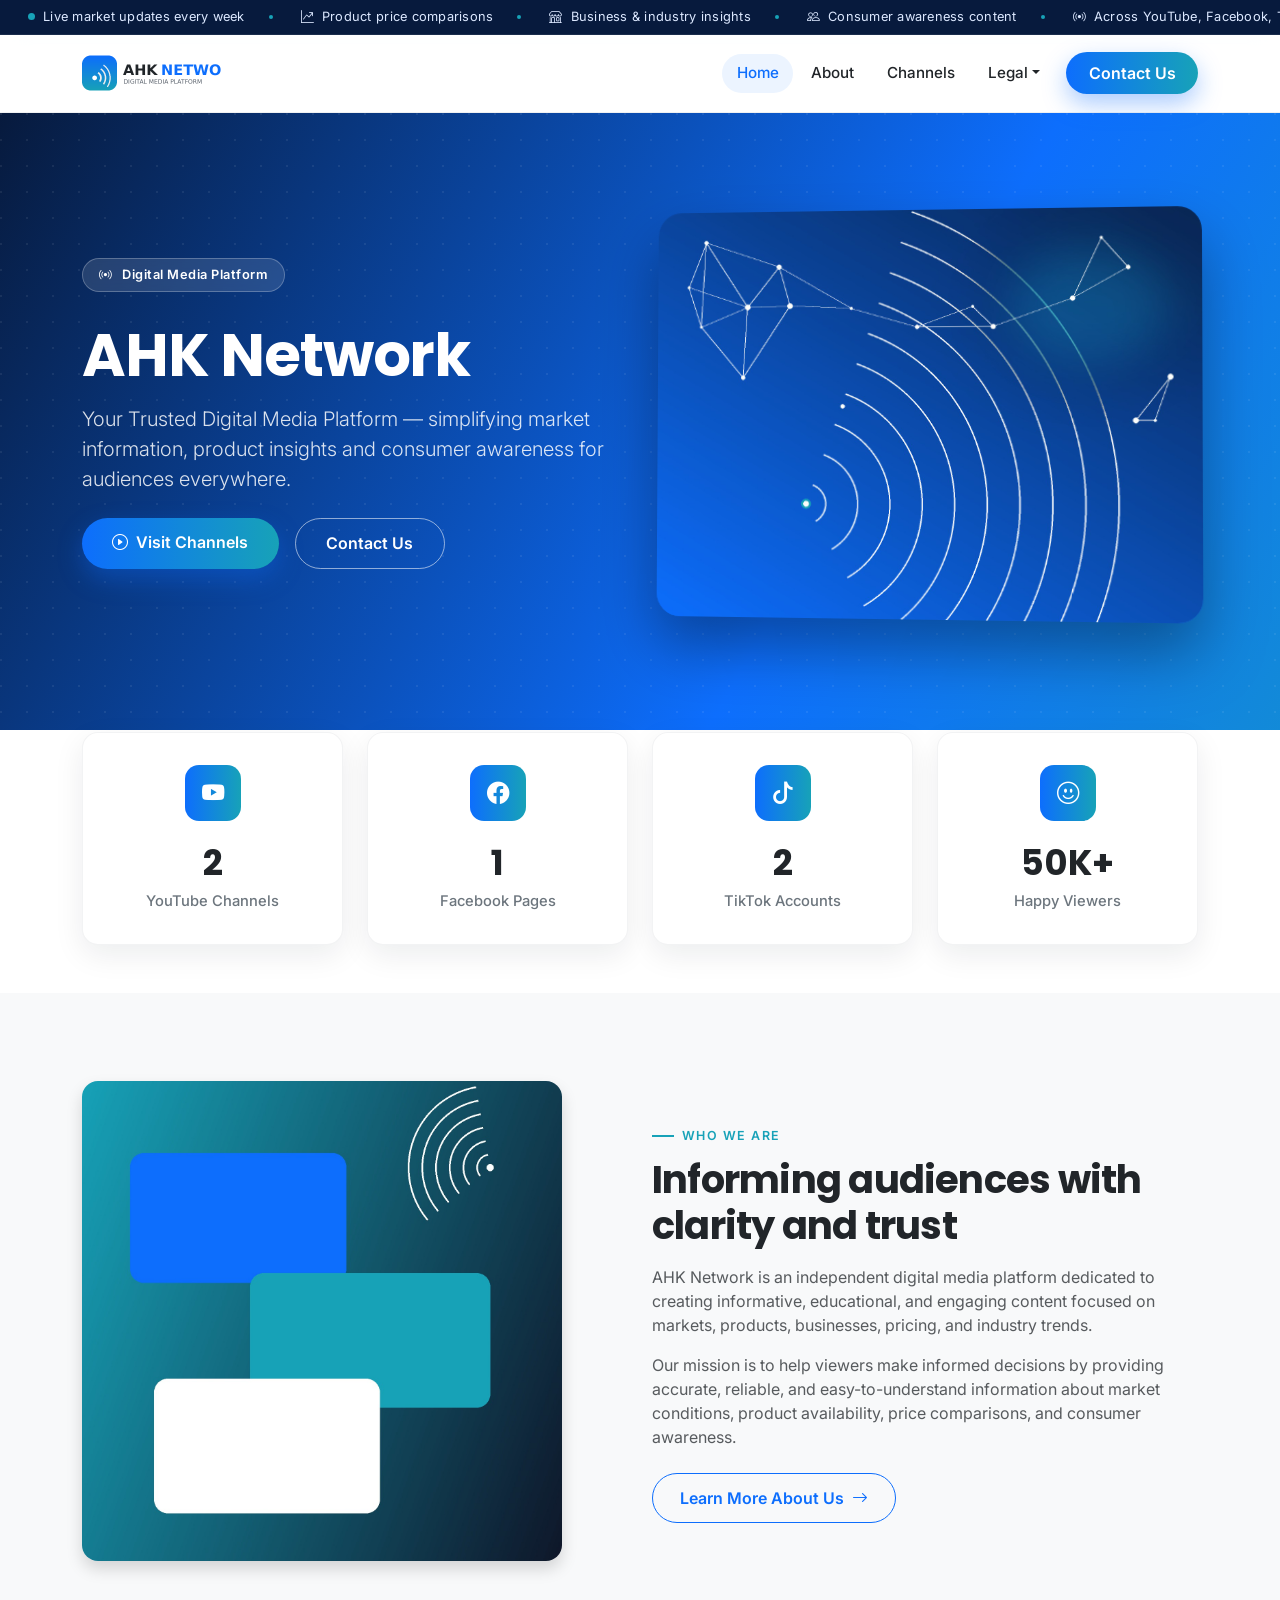
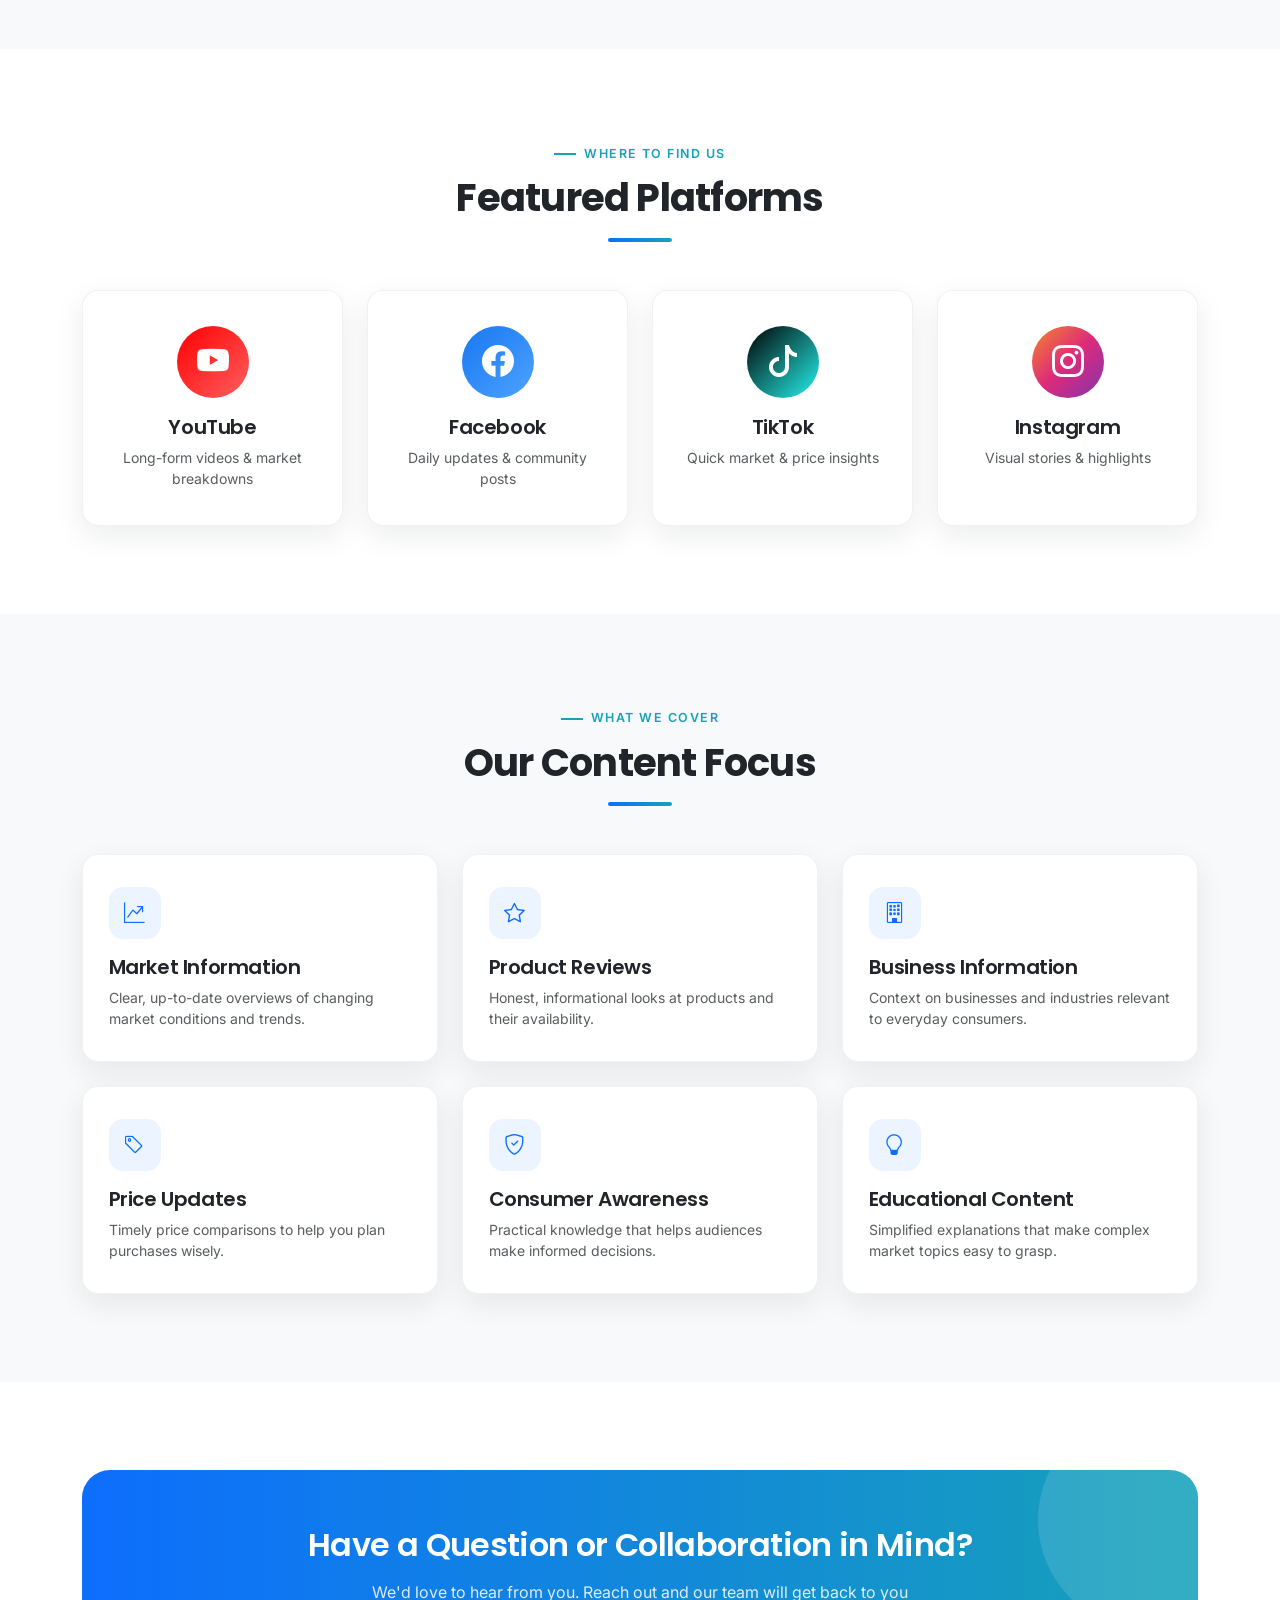
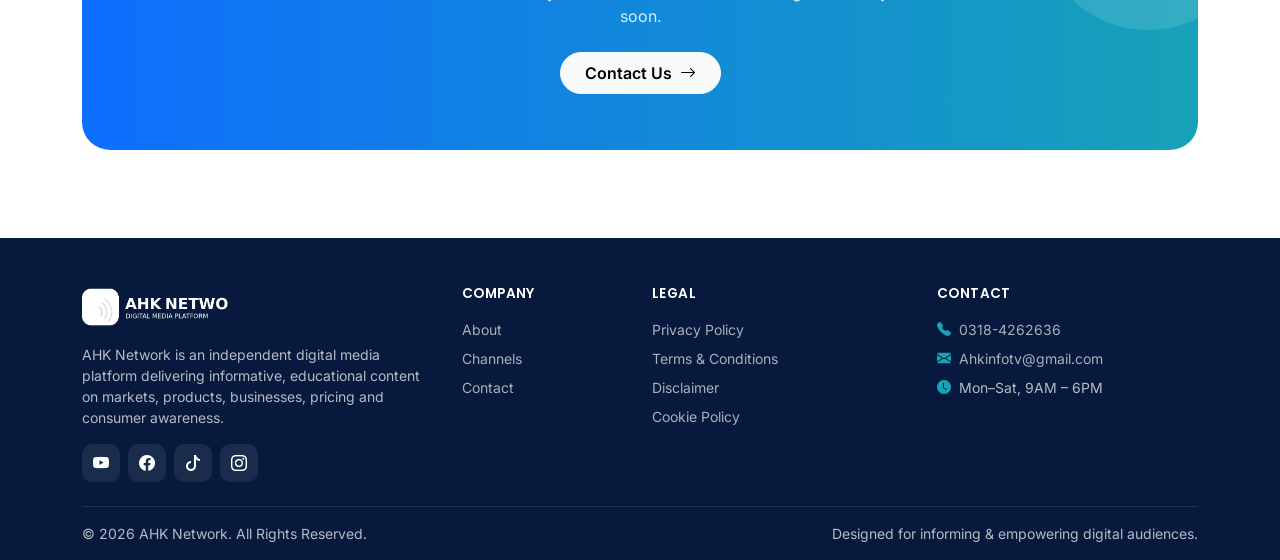
==== index.html @ eb88cd4a "push changing" ====
<!DOCTYPE html>
<html lang="en">
<head>
  <meta charset="UTF-8">
  <meta name="viewport" content="width=device-width, initial-scale=1.0">
  <title>AHK Network | Your Trusted Digital Media Platform</title>
  <meta name="description" content="AHK Network is an independent digital media platform delivering informative content on markets, products, businesses, pricing and consumer awareness across YouTube, Facebook, TikTok and Instagram.">
  <meta name="keywords" content="AHK Network, digital media platform, market information, product reviews, consumer awareness, price updates, business information">
  <meta name="author" content="AHK Network">
  <meta name="robots" content="index, follow">
  <link rel="canonical" href="https://www.ahknetwork.com/index.html">

  <!-- Open Graph -->
  <meta property="og:type" content="website">
  <meta property="og:title" content="AHK Network | Your Trusted Digital Media Platform">
  <meta property="og:description" content="AHK Network is an independent digital media platform delivering informative content on markets, products, businesses, pricing and consumer awareness across YouTube, Facebook, TikTok and Instagram.">
  <meta property="og:image" content="https://www.ahknetwork.com/assets/images/hero.jpg">
  <meta property="og:url" content="https://www.ahknetwork.com/index.html">
  <meta property="og:site_name" content="AHK Network">

  <!-- Twitter Card -->
  <meta name="twitter:card" content="summary_large_image">
  <meta name="twitter:title" content="AHK Network | Your Trusted Digital Media Platform">
  <meta name="twitter:description" content="AHK Network is an independent digital media platform delivering informative content on markets, products, businesses, pricing and consumer awareness across YouTube, Facebook, TikTok and Instagram.">
  <meta name="twitter:image" content="https://www.ahknetwork.com/assets/images/hero.jpg">

  <!-- Favicon -->
  <link rel="icon" type="image/x-icon" href="assets/images/favicon.ico">
  <link rel="shortcut icon" href="assets/images/favicon.ico">

  <!-- Google Fonts -->
  <link rel="preconnect" href="https://fonts.googleapis.com">
  <link rel="preconnect" href="https://fonts.gstatic.com" crossorigin>
  <link href="https://fonts.googleapis.com/css2?family=Poppins:wght@400;500;600;700&family=Inter:wght@400;500;600&display=swap" rel="stylesheet">

  <!-- Bootstrap 5.3.7 -->
  <link href="https://cdn.jsdelivr.net/npm/bootstrap@5.3.7/dist/css/bootstrap.min.css" rel="stylesheet">
  <!-- Bootstrap Icons -->
  <link rel="stylesheet" href="https://cdn.jsdelivr.net/npm/bootstrap-icons@1.11.3/font/bootstrap-icons.css">
  <!-- Custom Stylesheet -->
  <link rel="stylesheet" href="assets/css/style.css">

</head>
<body>
  <!-- Preloader -->
  <div id="ahk-preloader">
    <div class="ahk-spinner" role="status" aria-label="Loading"></div>
  </div>

  <!-- Skip link for accessibility -->
  <a class="visually-hidden-focusable position-absolute top-0 start-0 bg-white p-2" href="#main-content">Skip to main content</a>

  <!-- Signal Ticker -->
  <div class="ahk-ticker" aria-hidden="true">
    <div class="ticker-track">
      <span class="ticker-item"><span class="pulse-dot"></span>Live market updates every week</span>
      <span class="ticker-item"><i class="bi bi-graph-up-arrow"></i>Product price comparisons</span>
      <span class="ticker-item"><i class="bi bi-shop"></i>Business &amp; industry insights</span>
      <span class="ticker-item"><i class="bi bi-people"></i>Consumer awareness content</span>
      <span class="ticker-item"><i class="bi bi-broadcast"></i>Across YouTube, Facebook, TikTok &amp; Instagram</span>
      <!-- duplicate for seamless loop -->
      <span class="ticker-item"><span class="pulse-dot"></span>Live market updates every week</span>
      <span class="ticker-item"><i class="bi bi-graph-up-arrow"></i>Product price comparisons</span>
      <span class="ticker-item"><i class="bi bi-shop"></i>Business &amp; industry insights</span>
      <span class="ticker-item"><i class="bi bi-people"></i>Consumer awareness content</span>
      <span class="ticker-item"><i class="bi bi-broadcast"></i>Across YouTube, Facebook, TikTok &amp; Instagram</span>
    </div>
  </div>

  <!-- Navbar -->
  <nav class="navbar navbar-expand-lg sticky-top ahk-navbar">
    <div class="container">
      <a class="navbar-brand" href="index.html">
        <img src="assets/images/logo.png" alt="AHK Network Logo">
      </a>
      <button class="navbar-toggler border-0" type="button" data-bs-toggle="collapse" data-bs-target="#ahkNavMenu" aria-controls="ahkNavMenu" aria-expanded="false" aria-label="Toggle navigation">
        <i class="bi bi-list fs-1 text-primary"></i>
      </button>
      <div class="collapse navbar-collapse" id="ahkNavMenu">
        <ul class="navbar-nav ms-auto align-items-lg-center gap-1">
          <li class="nav-item"><a class="nav-link" href="index.html">Home</a></li>
          <li class="nav-item"><a class="nav-link" href="about.html">About</a></li>
          <li class="nav-item"><a class="nav-link" href="channels.html">Channels</a></li>
          <li class="nav-item dropdown">
            <a class="nav-link dropdown-toggle" href="#" id="legalDropdown" role="button" data-bs-toggle="dropdown" aria-expanded="false">Legal</a>
            <ul class="dropdown-menu dropdown-menu-end shadow border-0 rounded-3" aria-labelledby="legalDropdown">
              <li><a class="dropdown-item" href="privacy.html">Privacy Policy</a></li>
              <li><a class="dropdown-item" href="terms.html">Terms &amp; Conditions</a></li>
              <li><a class="dropdown-item" href="disclaimer.html">Disclaimer</a></li>
              <li><a class="dropdown-item" href="cookie-policy.html">Cookie Policy</a></li>
            </ul>
          </li>
          <li class="nav-item ms-lg-2 mt-2 mt-lg-0">
            <a class="btn btn-ahk-primary btn-nav-cta" href="contact.html">Contact Us</a>
          </li>
        </ul>
      </div>
    </div>
  </nav>

  <main id="main-content">

    <!-- HERO -->
    <header class="ahk-hero">
      <div class="container position-relative">
        <div class="row align-items-center gy-5">
          <div class="col-lg-6">
            <span class="hero-eyebrow mb-3"><i class="bi bi-broadcast"></i> Digital Media Platform</span>
            <h1 class="text-white mt-3 mb-3">AHK Network</h1>
            <p class="lead mb-4">Your Trusted Digital Media Platform — simplifying market information, product insights and consumer awareness for audiences everywhere.</p>
            <div class="d-flex flex-wrap gap-3">
              <a href="channels.html" class="btn btn-ahk-primary"><i class="bi bi-play-circle me-2"></i>Visit Channels</a>
              <a href="contact.html" class="btn btn-ahk-outline-light">Contact Us</a>
            </div>
          </div>
          <div class="col-lg-6">
            <div class="hero-media">
              <img src="assets/images/hero.jpg" alt="AHK Network broadcast signal illustration" width="1600" height="1200">
            </div>
          </div>
        </div>
      </div>
    </header>

    <!-- STATISTICS -->
    <section class="py-5">
      <div class="container">
        <div class="row g-4 mt-n5 mt-lg-n5" style="margin-top:-70px;">
          <div class="col-6 col-lg-3 reveal">
            <div class="stat-card">
              <div class="stat-icon"><i class="bi bi-youtube"></i></div>
              <div class="stat-number"><span data-counter="2" data-suffix="">0</span></div>
              <div class="stat-label">YouTube Channels</div>
            </div>
          </div>
          <div class="col-6 col-lg-3 reveal">
            <div class="stat-card">
              <div class="stat-icon"><i class="bi bi-facebook"></i></div>
              <div class="stat-number"><span data-counter="1" data-suffix="">0</span></div>
              <div class="stat-label">Facebook Pages</div>
            </div>
          </div>
          <div class="col-6 col-lg-3 reveal">
            <div class="stat-card">
              <div class="stat-icon"><i class="bi bi-tiktok"></i></div>
              <div class="stat-number"><span data-counter="2" data-suffix="">0</span></div>
              <div class="stat-label">TikTok Accounts</div>
            </div>
          </div>
          <div class="col-6 col-lg-3 reveal">
            <div class="stat-card">
              <div class="stat-icon"><i class="bi bi-emoji-smile"></i></div>
              <div class="stat-number"><span data-counter="50" data-suffix="K+">0</span></div>
              <div class="stat-label">Happy Viewers</div>
            </div>
          </div>
        </div>
      </div>
    </section>

    <!-- ABOUT PREVIEW -->
    <section class="section-light">
      <div class="container">
        <div class="row align-items-center gy-5">
          <div class="col-lg-6 reveal">
            <div class="ratio ratio-1x1 rounded-4 overflow-hidden shadow" style="max-width:480px;">
              <img src="assets/images/about.jpg" alt="AHK Network content and channels illustration" class="w-100 h-100" style="object-fit:cover;">
            </div>
          </div>
          <div class="col-lg-6 reveal">
            <span class="eyebrow">Who We Are</span>
            <h2 class="section-title mb-3">Informing audiences with clarity and trust</h2>
            <p class="text-muted mb-3">AHK Network is an independent digital media platform dedicated to creating informative, educational, and engaging content focused on markets, products, businesses, pricing, and industry trends.</p>
            <p class="text-muted mb-4">Our mission is to help viewers make informed decisions by providing accurate, reliable, and easy-to-understand information about market conditions, product availability, price comparisons, and consumer awareness.</p>
            <a href="about.html" class="btn btn-ahk-outline">Learn More About Us <i class="bi bi-arrow-right ms-1"></i></a>
          </div>
        </div>
      </div>
    </section>

    <!-- FEATURED PLATFORMS -->
    <section>
      <div class="container">
        <div class="text-center mb-5 reveal">
          <span class="eyebrow justify-content-center">Where To Find Us</span>
          <h2 class="section-title">Featured Platforms</h2>
          <div class="divider-brand mx-auto mt-3"></div>
        </div>
        <div class="row g-4">
          <div class="col-6 col-lg-3 reveal">
            <div class="ahk-card platform-card youtube">
              <div class="platform-icon"><i class="bi bi-youtube"></i></div>
              <h5>YouTube</h5>
              <p class="text-muted small mb-0">Long-form videos &amp; market breakdowns</p>
            </div>
          </div>
          <div class="col-6 col-lg-3 reveal">
            <div class="ahk-card platform-card facebook">
              <div class="platform-icon"><i class="bi bi-facebook"></i></div>
              <h5>Facebook</h5>
              <p class="text-muted small mb-0">Daily updates &amp; community posts</p>
            </div>
          </div>
          <div class="col-6 col-lg-3 reveal">
            <div class="ahk-card platform-card tiktok">
              <div class="platform-icon"><i class="bi bi-tiktok"></i></div>
              <h5>TikTok</h5>
              <p class="text-muted small mb-0">Quick market &amp; price insights</p>
            </div>
          </div>
          <div class="col-6 col-lg-3 reveal">
            <div class="ahk-card platform-card instagram">
              <div class="platform-icon"><i class="bi bi-instagram"></i></div>
              <h5>Instagram</h5>
              <p class="text-muted small mb-0">Visual stories &amp; highlights</p>
            </div>
          </div>
        </div>
      </div>
    </section>

    <!-- SERVICES -->
    <section class="section-light">
      <div class="container">
        <div class="text-center mb-5 reveal">
          <span class="eyebrow justify-content-center">What We Cover</span>
          <h2 class="section-title">Our Content Focus</h2>
          <div class="divider-brand mx-auto mt-3"></div>
        </div>
        <div class="row g-4">
          <div class="col-md-6 col-lg-4 reveal">
            <div class="ahk-card service-card">
              <div class="icon-tile"><i class="bi bi-graph-up-arrow"></i></div>
              <h5>Market Information</h5>
              <p class="text-muted small mb-0">Clear, up-to-date overviews of changing market conditions and trends.</p>
            </div>
          </div>
          <div class="col-md-6 col-lg-4 reveal">
            <div class="ahk-card service-card">
              <div class="icon-tile"><i class="bi bi-star"></i></div>
              <h5>Product Reviews</h5>
              <p class="text-muted small mb-0">Honest, informational looks at products and their availability.</p>
            </div>
          </div>
          <div class="col-md-6 col-lg-4 reveal">
            <div class="ahk-card service-card">
              <div class="icon-tile"><i class="bi bi-building"></i></div>
              <h5>Business Information</h5>
              <p class="text-muted small mb-0">Context on businesses and industries relevant to everyday consumers.</p>
            </div>
          </div>
          <div class="col-md-6 col-lg-4 reveal">
            <div class="ahk-card service-card">
              <div class="icon-tile"><i class="bi bi-tag"></i></div>
              <h5>Price Updates</h5>
              <p class="text-muted small mb-0">Timely price comparisons to help you plan purchases wisely.</p>
            </div>
          </div>
          <div class="col-md-6 col-lg-4 reveal">
            <div class="ahk-card service-card">
              <div class="icon-tile"><i class="bi bi-shield-check"></i></div>
              <h5>Consumer Awareness</h5>
              <p class="text-muted small mb-0">Practical knowledge that helps audiences make informed decisions.</p>
            </div>
          </div>
          <div class="col-md-6 col-lg-4 reveal">
            <div class="ahk-card service-card">
              <div class="icon-tile"><i class="bi bi-lightbulb"></i></div>
              <h5>Educational Content</h5>
              <p class="text-muted small mb-0">Simplified explanations that make complex market topics easy to grasp.</p>
            </div>
          </div>
        </div>
      </div>
    </section>

    <!-- CTA -->
    <section>
      <div class="container">
        <div class="ahk-cta text-center reveal">
          <h2 class="text-white mb-3">Have a Question or Collaboration in Mind?</h2>
          <p class="mb-4" style="max-width:560px; margin-inline:auto; color:rgba(255,255,255,.85);">We'd love to hear from you. Reach out and our team will get back to you soon.</p>
          <a href="contact.html" class="btn btn-light fw-semibold px-4 py-2 rounded-pill">Contact Us <i class="bi bi-arrow-right ms-1"></i></a>
        </div>
      </div>
    </section>

  </main>

  <!-- Footer -->
  <footer class="ahk-footer pt-5">
    <div class="container">
      <div class="row gy-4">
        <div class="col-lg-4">
          <img src="assets/images/logo.png" alt="AHK Network" style="height:42px; filter: brightness(0) invert(1);" class="mb-3">
          <p class="small mb-3">AHK Network is an independent digital media platform delivering informative, educational content on markets, products, businesses, pricing and consumer awareness.</p>
          <div class="d-flex gap-2">
            <a href="https://youtube.com/@ahkinformationtv" target="_blank" rel="noopener" class="social-icon" aria-label="YouTube"><i class="bi bi-youtube"></i></a>
            <a href="#" target="_blank" rel="noopener" class="social-icon" aria-label="Facebook"><i class="bi bi-facebook"></i></a>
            <a href="https://www.tiktok.com/@ahkinformationtvvedios" target="_blank" rel="noopener" class="social-icon" aria-label="TikTok"><i class="bi bi-tiktok"></i></a>
            <a href="#" target="_blank" rel="noopener" class="social-icon" aria-label="Instagram"><i class="bi bi-instagram"></i></a>
          </div>
        </div>
        <div class="col-6 col-lg-2">
          <h6 class="mb-3">Company</h6>
          <ul class="list-unstyled small">
            <li class="mb-2"><a href="about.html">About</a></li>
            <li class="mb-2"><a href="channels.html">Channels</a></li>
            <li class="mb-2"><a href="contact.html">Contact</a></li>
          </ul>
        </div>
        <div class="col-6 col-lg-3">
          <h6 class="mb-3">Legal</h6>
          <ul class="list-unstyled small">
            <li class="mb-2"><a href="privacy.html">Privacy Policy</a></li>
            <li class="mb-2"><a href="terms.html">Terms &amp; Conditions</a></li>
            <li class="mb-2"><a href="disclaimer.html">Disclaimer</a></li>
            <li class="mb-2"><a href="cookie-policy.html">Cookie Policy</a></li>
          </ul>
        </div>
        <div class="col-lg-3">
          <h6 class="mb-3">Contact</h6>
          <ul class="list-unstyled small">
            <li class="mb-2"><i class="bi bi-telephone-fill me-2 text-accent"></i><a href="tel:03184262636">0318-4262636</a></li>
            <li class="mb-2"><i class="bi bi-envelope-fill me-2 text-accent"></i><a href="mailto:Ahkinfotv@gmail.com">Ahkinfotv@gmail.com</a></li>
            <li class="mb-2"><i class="bi bi-clock-fill me-2 text-accent"></i>Mon–Sat, 9AM – 6PM</li>
          </ul>
        </div>
      </div>
      <div class="footer-bottom py-3 mt-4 d-flex flex-column flex-md-row justify-content-between align-items-center gap-2">
        <p class="small mb-0">© <span class="ahk-year"><script>new Date().getFullYear();</script></span> AHK Network. All Rights Reserved.</p>
        <p class="small mb-0">Designed for informing &amp; empowering digital audiences.</p>
      </div>
    </div>
  </footer>

  <!-- Scroll to top -->
  <button id="ahk-scrolltop" aria-label="Scroll to top"><i class="bi bi-arrow-up"></i></button>

  <!-- Bootstrap Bundle -->
  <script src="https://cdn.jsdelivr.net/npm/bootstrap@5.3.7/dist/js/bootstrap.bundle.min.js"></script>
  <!-- Custom JS -->
  <script src="assets/js/script.js"></script>

</body>
</html>
---- assets/css/style.css ----
/* =========================================================
   AHK NETWORK — Custom Stylesheet
   Tokens: Primary #0d6efd | Dark #212529 | Light #f8f9fa
           White #ffffff | Accent #17a2b8
   Display font: Poppins | Body font: Inter
========================================================= */

:root{
  --ahk-primary: #0d6efd;
  --ahk-primary-dark: #0a4fc4;
  --ahk-navy: #071a3d;
  --ahk-dark: #212529;
  --ahk-light: #f8f9fa;
  --ahk-white: #ffffff;
  --ahk-accent: #17a2b8;
  --ahk-accent-dark: #12808f;
  --ahk-muted: #6c757d;
  --ahk-gradient-hero: linear-gradient(120deg, var(--ahk-navy) 0%, var(--ahk-primary) 65%, var(--ahk-accent) 130%);
  --ahk-gradient-brand: linear-gradient(90deg, var(--ahk-primary) 0%, var(--ahk-accent) 100%);
  --ahk-radius: 16px;
  --ahk-radius-sm: 10px;
  --ahk-shadow: 0 10px 30px rgba(13, 20, 40, 0.08);
  --ahk-shadow-hover: 0 20px 45px rgba(13, 20, 40, 0.15);
  --ahk-transition: all .35s cubic-bezier(.2,.7,.3,1);
}

/* =========================================================
   BASE
========================================================= */
html{ scroll-behavior: smooth; }

body{
  font-family: 'Inter', 'Poppins', sans-serif;
  color: var(--ahk-dark);
  background-color: var(--ahk-white);
  overflow-x: hidden;
}

h1,h2,h3,h4,h5,h6, .font-display{
  font-family: 'Poppins', sans-serif;
  font-weight: 600;
  letter-spacing: -0.02em;
}

a{ text-decoration: none; }

::selection{ background: var(--ahk-primary); color: #fff; }

.text-accent{ color: var(--ahk-accent) !important; }
.text-gradient{
  background: var(--ahk-gradient-brand);
  -webkit-background-clip: text;
  background-clip: text;
  color: transparent;
}
.bg-gradient-brand{ background: var(--ahk-gradient-brand); }
.bg-navy{ background-color: var(--ahk-navy); }
.section-light{ background-color: var(--ahk-light); }

.eyebrow{
  display:inline-flex; align-items:center; gap:.5rem;
  font-size: .78rem; font-weight: 600; letter-spacing: .12em;
  text-transform: uppercase; color: var(--ahk-accent);
  margin-bottom: .75rem;
}
.eyebrow::before{
  content:""; width: 22px; height: 2px; background: var(--ahk-accent); display:inline-block;
}

section{ padding: 5.5rem 0; }
@media (max-width: 767.98px){ section{ padding: 3.5rem 0; } }

/* =========================================================
   PRELOADER
========================================================= */
#ahk-preloader{
  position: fixed; inset: 0; z-index: 3000;
  background: var(--ahk-navy);
  display:flex; align-items:center; justify-content:center;
  transition: opacity .5s ease, visibility .5s ease;
}
#ahk-preloader.loaded{ opacity: 0; visibility: hidden; }
.ahk-spinner{
  width: 54px; height: 54px; border-radius: 50%;
  border: 4px solid rgba(255,255,255,.15);
  border-top-color: var(--ahk-accent);
  animation: ahkspin 0.9s linear infinite;
}
@keyframes ahkspin{ to{ transform: rotate(360deg); } }

/* =========================================================
   NAVBAR
========================================================= */
.ahk-navbar{
  background: rgba(255,255,255,.85);
  backdrop-filter: saturate(180%) blur(14px);
  -webkit-backdrop-filter: saturate(180%) blur(14px);
  transition: var(--ahk-transition);
  padding-top: .85rem; padding-bottom: .85rem;
  border-bottom: 1px solid rgba(13,20,40,.06);
}
.ahk-navbar.scrolled{
  padding-top: .5rem; padding-bottom: .5rem;
  box-shadow: 0 8px 24px rgba(13,20,40,.08);
}
.ahk-navbar .navbar-brand img{ height: 40px; width:auto; transition: var(--ahk-transition); }
.ahk-navbar.scrolled .navbar-brand img{ height: 34px; }

.ahk-navbar .nav-link{
  font-weight: 500; color: var(--ahk-dark); font-size: .95rem;
  padding: .5rem .9rem !important; position: relative; border-radius: 999px;
  transition: var(--ahk-transition);
}
.ahk-navbar .nav-link:hover, .ahk-navbar .nav-link.active{
  color: var(--ahk-primary);
  background: rgba(13,110,253,.08);
}
.ahk-navbar .btn-nav-cta{
  border-radius: 999px; padding: .55rem 1.4rem; font-weight: 600;
}

/* Ticker bar under navbar - signature "signal" motif */
.ahk-ticker{
  background: var(--ahk-navy);
  color: #dce8ff;
  overflow: hidden;
  white-space: nowrap;
  font-size: .8rem;
  letter-spacing: .02em;
  border-bottom: 1px solid rgba(255,255,255,.08);
}
.ahk-ticker .ticker-track{
  display: inline-flex;
  align-items: center;
  animation: ahkticker 32s linear infinite;
  padding: .45rem 0;
}
.ahk-ticker .ticker-item{
  display:inline-flex; align-items:center; gap:.5rem;
  padding: 0 1.75rem; position: relative;
}
.ahk-ticker .ticker-item::after{
  content:""; position:absolute; right:0; top:50%; transform:translateY(-50%);
  width:4px; height:4px; border-radius:50%; background: var(--ahk-accent);
}
.ahk-ticker .pulse-dot{
  width:7px; height:7px; border-radius:50%; background: var(--ahk-accent);
  box-shadow: 0 0 0 0 rgba(23,162,184,.7);
  animation: pulseDot 1.8s infinite;
  flex: none;
}
@keyframes pulseDot{
  0%{ box-shadow: 0 0 0 0 rgba(23,162,184,.55); }
  70%{ box-shadow: 0 0 0 8px rgba(23,162,184,0); }
  100%{ box-shadow: 0 0 0 0 rgba(23,162,184,0); }
}
@keyframes ahkticker{
  0%{ transform: translateX(0); }
  100%{ transform: translateX(-50%); }
}
@media (prefers-reduced-motion: reduce){
  .ahk-ticker .ticker-track{ animation: none; }
  .pulse-dot{ animation: none; }
}

/* =========================================================
   HERO
========================================================= */
.ahk-hero{
  position: relative;
  background: var(--ahk-gradient-hero);
  color: #fff;
  padding: 6rem 0 7rem;
  overflow: hidden;
}
.ahk-hero::before{
  content:"";
  position:absolute; inset:0;
  background-image: radial-gradient(circle at 1px 1px, rgba(255,255,255,.14) 1px, transparent 1px);
  background-size: 26px 26px;
  opacity: .5;
  pointer-events:none;
}
.ahk-hero .hero-eyebrow{
  display:inline-flex; align-items:center; gap:.6rem;
  background: rgba(255,255,255,.12);
  border: 1px solid rgba(255,255,255,.25);
  padding: .4rem 1rem; border-radius: 999px;
  font-size: .8rem; font-weight:600; letter-spacing:.04em;
  backdrop-filter: blur(6px);
}
.ahk-hero h1{
  font-size: clamp(2.4rem, 5vw, 3.7rem);
  font-weight: 700; line-height: 1.08;
}
.ahk-hero .lead{
  font-size: clamp(1.05rem, 1.6vw, 1.25rem);
  color: rgba(255,255,255,.85);
  max-width: 560px;
}
.ahk-hero .hero-media{
  position: relative; border-radius: 24px; overflow: hidden;
  box-shadow: 0 30px 60px rgba(0,0,0,.35);
  transform: perspective(1000px) rotateY(-4deg) rotateX(1deg);
  transition: transform .6s ease;
}
.ahk-hero .hero-media:hover{ transform: perspective(1000px) rotateY(0) rotateX(0); }
.ahk-hero .hero-media img{ width:100%; height:100%; object-fit: cover; display:block; }

.btn-ahk-primary{
  background: var(--ahk-gradient-brand); color:#fff; border:none;
  font-weight: 600; padding: .8rem 1.9rem; border-radius: 999px;
  box-shadow: 0 10px 25px rgba(13,110,253,.35);
  transition: var(--ahk-transition);
}
.btn-ahk-primary:hover{ transform: translateY(-3px); box-shadow: 0 16px 32px rgba(13,110,253,.45); color:#fff; }

.btn-ahk-outline-light{
  border: 1.5px solid rgba(255,255,255,.55); color:#fff;
  font-weight: 600; padding: .8rem 1.9rem; border-radius: 999px;
  transition: var(--ahk-transition); background: transparent;
}
.btn-ahk-outline-light:hover{ background: rgba(255,255,255,.14); color:#fff; border-color:#fff; transform: translateY(-3px); }

.btn-ahk-outline{
  border: 1.5px solid var(--ahk-primary); color: var(--ahk-primary);
  font-weight:600; padding: .75rem 1.7rem; border-radius: 999px;
  transition: var(--ahk-transition); background: transparent;
}
.btn-ahk-outline:hover{ background: var(--ahk-primary); color:#fff; transform: translateY(-3px); }

/* small page hero (inner pages) */
.ahk-page-hero{
  background: var(--ahk-gradient-hero);
  color:#fff; padding: 4.5rem 0 3.5rem; position: relative; overflow:hidden;
}
.ahk-page-hero::before{
  content:""; position:absolute; inset:0;
  background-image: radial-gradient(circle at 1px 1px, rgba(255,255,255,.12) 1px, transparent 1px);
  background-size: 24px 24px;
}
.ahk-page-hero h1{ font-weight:700; }
.ahk-breadcrumb a{ color: rgba(255,255,255,.75); }
.ahk-breadcrumb a:hover{ color:#fff; }
.ahk-breadcrumb .active{ color:#fff; }

/* =========================================================
   STAT CARDS
========================================================= */
.stat-card{
  background: #fff; border-radius: var(--ahk-radius);
  padding: 2rem 1.5rem; text-align:center;
  box-shadow: var(--ahk-shadow);
  border: 1px solid rgba(13,20,40,.05);
  transition: var(--ahk-transition);
  height: 100%;
}
.stat-card:hover{ transform: translateY(-8px); box-shadow: var(--ahk-shadow-hover); }
.stat-card .stat-icon{
  width:56px; height:56px; border-radius: 14px;
  display:flex; align-items:center; justify-content:center;
  background: var(--ahk-gradient-brand); color:#fff; font-size:1.4rem;
  margin: 0 auto 1rem;
}
.stat-card .stat-number{
  font-family:'Poppins',sans-serif; font-weight:700; font-size:2.2rem; color: var(--ahk-dark);
}
.stat-card .stat-label{ color: var(--ahk-muted); font-size:.92rem; font-weight:500; }

/* =========================================================
   GENERIC CARDS
========================================================= */
.ahk-card{
  background:#fff; border-radius: var(--ahk-radius);
  border: 1px solid rgba(13,20,40,.06);
  box-shadow: var(--ahk-shadow);
  transition: var(--ahk-transition);
  overflow:hidden; height:100%;
}
.ahk-card:hover{ transform: translateY(-6px); box-shadow: var(--ahk-shadow-hover); }
.ahk-card .card-body{ padding: 1.75rem; }

.icon-tile{
  width:52px; height:52px; border-radius:14px;
  display:flex; align-items:center; justify-content:center;
  font-size:1.3rem; color:#fff; background: var(--ahk-gradient-brand);
  margin-bottom:1rem;
}

.platform-card{
  text-align:center; padding: 2.2rem 1.4rem;
}
.platform-card .platform-icon{
  width:72px; height:72px; border-radius:50%;
  display:flex; align-items:center; justify-content:center;
  font-size:2rem; color:#fff; margin: 0 auto 1.1rem;
  transition: var(--ahk-transition);
}
.platform-card:hover .platform-icon{ transform: scale(1.08) rotate(-4deg); }
.platform-card.youtube .platform-icon{ background: linear-gradient(135deg,#ff0000,#ff5f5f); }
.platform-card.facebook .platform-icon{ background: linear-gradient(135deg,#1877f2,#4da3ff); }
.platform-card.tiktok .platform-icon{ background: linear-gradient(135deg,#000000,#25f4ee); }
.platform-card.instagram .platform-icon{ background: linear-gradient(135deg,#f58529,#dd2a7b,#8134af); }

/* channel cards */
.channel-card{
  border-radius: var(--ahk-radius); overflow:hidden; background:#fff;
  box-shadow: var(--ahk-shadow); border:1px solid rgba(13,20,40,.06);
  transition: var(--ahk-transition); height:100%;
}
.channel-card:hover{ transform: translateY(-8px); box-shadow: var(--ahk-shadow-hover); }
.channel-card .channel-cover{
  height: 150px; position:relative;
  display:flex; align-items:center; justify-content:center; color:#fff; font-size:2.4rem;
}
.channel-card .channel-cover.yt{ background: linear-gradient(135deg,#ff0000,#7a0000); }
.channel-card .channel-cover.fb{ background: linear-gradient(135deg,#1877f2,#0a3f8f); }
.channel-card .channel-cover.tt{ background: linear-gradient(135deg,#111,#00d9d0); }
.channel-card .channel-cover.ig{ background: linear-gradient(135deg,#f58529,#8134af); }
.channel-card .badge-platform{
  position:absolute; top:12px; right:12px; background: rgba(255,255,255,.92);
  color:#212529; font-weight:600; font-size:.7rem; padding:.3rem .65rem; border-radius:999px;
}
.channel-card .card-body{ padding: 1.5rem; }
.channel-card h5{ font-weight:600; }
.channel-card .channel-link{ color: var(--ahk-muted); font-size:.85rem; word-break: break-all; }

/* Service cards */
.service-card{ padding: 2rem 1.6rem; }
.service-card .icon-tile{
  background: rgba(13,110,253,.08); color: var(--ahk-primary);
}
.service-card:hover .icon-tile{ background: var(--ahk-gradient-brand); color:#fff; }

/* =========================================================
   CTA
========================================================= */
.ahk-cta{
  background: var(--ahk-gradient-brand);
  border-radius: 28px;
  color:#fff; padding: 3.5rem 2.5rem; position:relative; overflow:hidden;
}
.ahk-cta::after{
  content:""; position:absolute; right:-60px; top:-60px; width:220px; height:220px;
  border-radius:50%; background: rgba(255,255,255,.12);
}

/* =========================================================
   FOOTER
========================================================= */
.ahk-footer{ background: var(--ahk-navy); color: rgba(255,255,255,.7); }
.ahk-footer h6{ color:#fff; font-weight:600; letter-spacing:.03em; text-transform:uppercase; font-size:.85rem; }
.ahk-footer a{ color: rgba(255,255,255,.65); transition: var(--ahk-transition); }
.ahk-footer a:hover{ color: var(--ahk-accent); padding-left:3px; }
.ahk-footer .social-icon{
  width:38px; height:38px; border-radius:10px; background: rgba(255,255,255,.08);
  display:flex; align-items:center; justify-content:center; color:#fff;
  transition: var(--ahk-transition);
}
.ahk-footer .social-icon:hover{ background: var(--ahk-gradient-brand); transform: translateY(-3px); }
.ahk-footer .footer-bottom{ border-top: 1px solid rgba(255,255,255,.1); }

/* =========================================================
   SCROLL TO TOP
========================================================= */
#ahk-scrolltop{
  position: fixed; bottom: 24px; right: 24px; z-index: 1000;
  width: 46px; height: 46px; border-radius: 50%;
  background: var(--ahk-gradient-brand); color:#fff; border:none;
  display:flex; align-items:center; justify-content:center;
  box-shadow: 0 10px 25px rgba(13,110,253,.4);
  opacity:0; visibility:hidden; transform: translateY(15px);
  transition: var(--ahk-transition);
}
#ahk-scrolltop.show{ opacity:1; visibility:visible; transform: translateY(0); }
#ahk-scrolltop:hover{ transform: translateY(-4px); }

/* =========================================================
   FORMS
========================================================= */
.ahk-form .form-control, .ahk-form .form-select{
  border-radius: var(--ahk-radius-sm); padding: .75rem 1rem;
  border: 1.5px solid #e6e9ee; font-size:.95rem;
}
.ahk-form .form-control:focus, .ahk-form .form-select:focus{
  border-color: var(--ahk-primary); box-shadow: 0 0 0 .2rem rgba(13,110,253,.12);
}
.ahk-form label{ font-weight:600; font-size:.88rem; margin-bottom:.35rem; }

.contact-info-card{
  background:#fff; border-radius: var(--ahk-radius);
  box-shadow: var(--ahk-shadow); padding: 1.5rem; border:1px solid rgba(13,20,40,.06);
  display:flex; gap:1rem; align-items:flex-start; height:100%;
}
.contact-info-card .icon-tile{ margin-bottom:0; flex:none; }

.map-placeholder{
  border-radius: var(--ahk-radius); overflow:hidden; height: 340px;
  background: linear-gradient(135deg,#e9eef5,#dfe7f0);
  display:flex; align-items:center; justify-content:center;
  color: var(--ahk-muted); border:1px solid rgba(13,20,40,.06);
  position: relative;
}

/* =========================================================
   LEGAL PAGES (Privacy / Terms / Cookie / Disclaimer)
========================================================= */
.legal-toc{
  background:#fff; border-radius: var(--ahk-radius);
  border:1px solid rgba(13,20,40,.06); box-shadow: var(--ahk-shadow);
  padding: 1.5rem; position: sticky; top: 110px;
}
.legal-toc .toc-title{ font-weight:600; font-size:.8rem; text-transform:uppercase; letter-spacing:.06em; color: var(--ahk-muted); margin-bottom:.75rem; }
.legal-toc a{
  display:block; padding: .4rem .6rem; border-radius: 8px; color: var(--ahk-dark);
  font-size:.9rem; transition: var(--ahk-transition);
}
.legal-toc a:hover, .legal-toc a.active{ background: rgba(13,110,253,.08); color: var(--ahk-primary); }

.legal-section{
  background:#fff; border-radius: var(--ahk-radius); border:1px solid rgba(13,20,40,.06);
  box-shadow: var(--ahk-shadow); padding: 2rem; margin-bottom: 1.75rem; scroll-margin-top: 110px;
}
.legal-section h2{
  font-size:1.4rem; display:flex; align-items:center; gap:.6rem; margin-bottom:1rem;
}
.legal-section h2 .num{
  background: var(--ahk-gradient-brand); color:#fff; width:34px; height:34px; border-radius:10px;
  display:flex; align-items:center; justify-content:center; font-size:.9rem; flex:none;
}
.legal-section p, .legal-section li{ color:#495057; line-height:1.75; }
.legal-updated{
  display:inline-flex; align-items:center; gap:.5rem; background: rgba(255,255,255,.14);
  border:1px solid rgba(255,255,255,.3); padding:.4rem 1rem; border-radius:999px; font-size:.85rem;
}

/* =========================================================
   404 PAGE
========================================================= */
.error-page{
  min-height: 80vh; display:flex; align-items:center;
  background: var(--ahk-gradient-hero); color:#fff; position:relative; overflow:hidden;
}
.error-page::before{
  content:""; position:absolute; inset:0;
  background-image: radial-gradient(circle at 1px 1px, rgba(255,255,255,.12) 1px, transparent 1px);
  background-size: 26px 26px;
}
.error-code{
  font-family:'Poppins',sans-serif; font-weight:700; font-size: clamp(6rem, 18vw, 11rem);
  line-height: .9; background: linear-gradient(90deg,#fff,#bcd6ff);
  -webkit-background-clip:text; background-clip:text; color:transparent;
}

/* =========================================================
   FADE / REVEAL ANIMATIONS
========================================================= */
.reveal{ opacity:0; transform: translateY(24px); transition: opacity .7s ease, transform .7s ease; }
.reveal.in-view{ opacity:1; transform: translateY(0); }
@media (prefers-reduced-motion: reduce){
  .reveal{ opacity:1; transform:none; transition:none; }
}

/* utility */
.section-title{ font-weight:700; font-size: clamp(1.7rem, 3vw, 2.4rem); }
.divider-brand{ width:64px; height:4px; border-radius:4px; background: var(--ahk-gradient-brand); }

/* table responsiveness */
.table-responsive-card table{ margin-bottom:0; }
.table-responsive-card th{ background: var(--ahk-light); }

@media (max-width: 991.98px){
  .legal-toc{ position: static; margin-bottom: 1.5rem; }
}
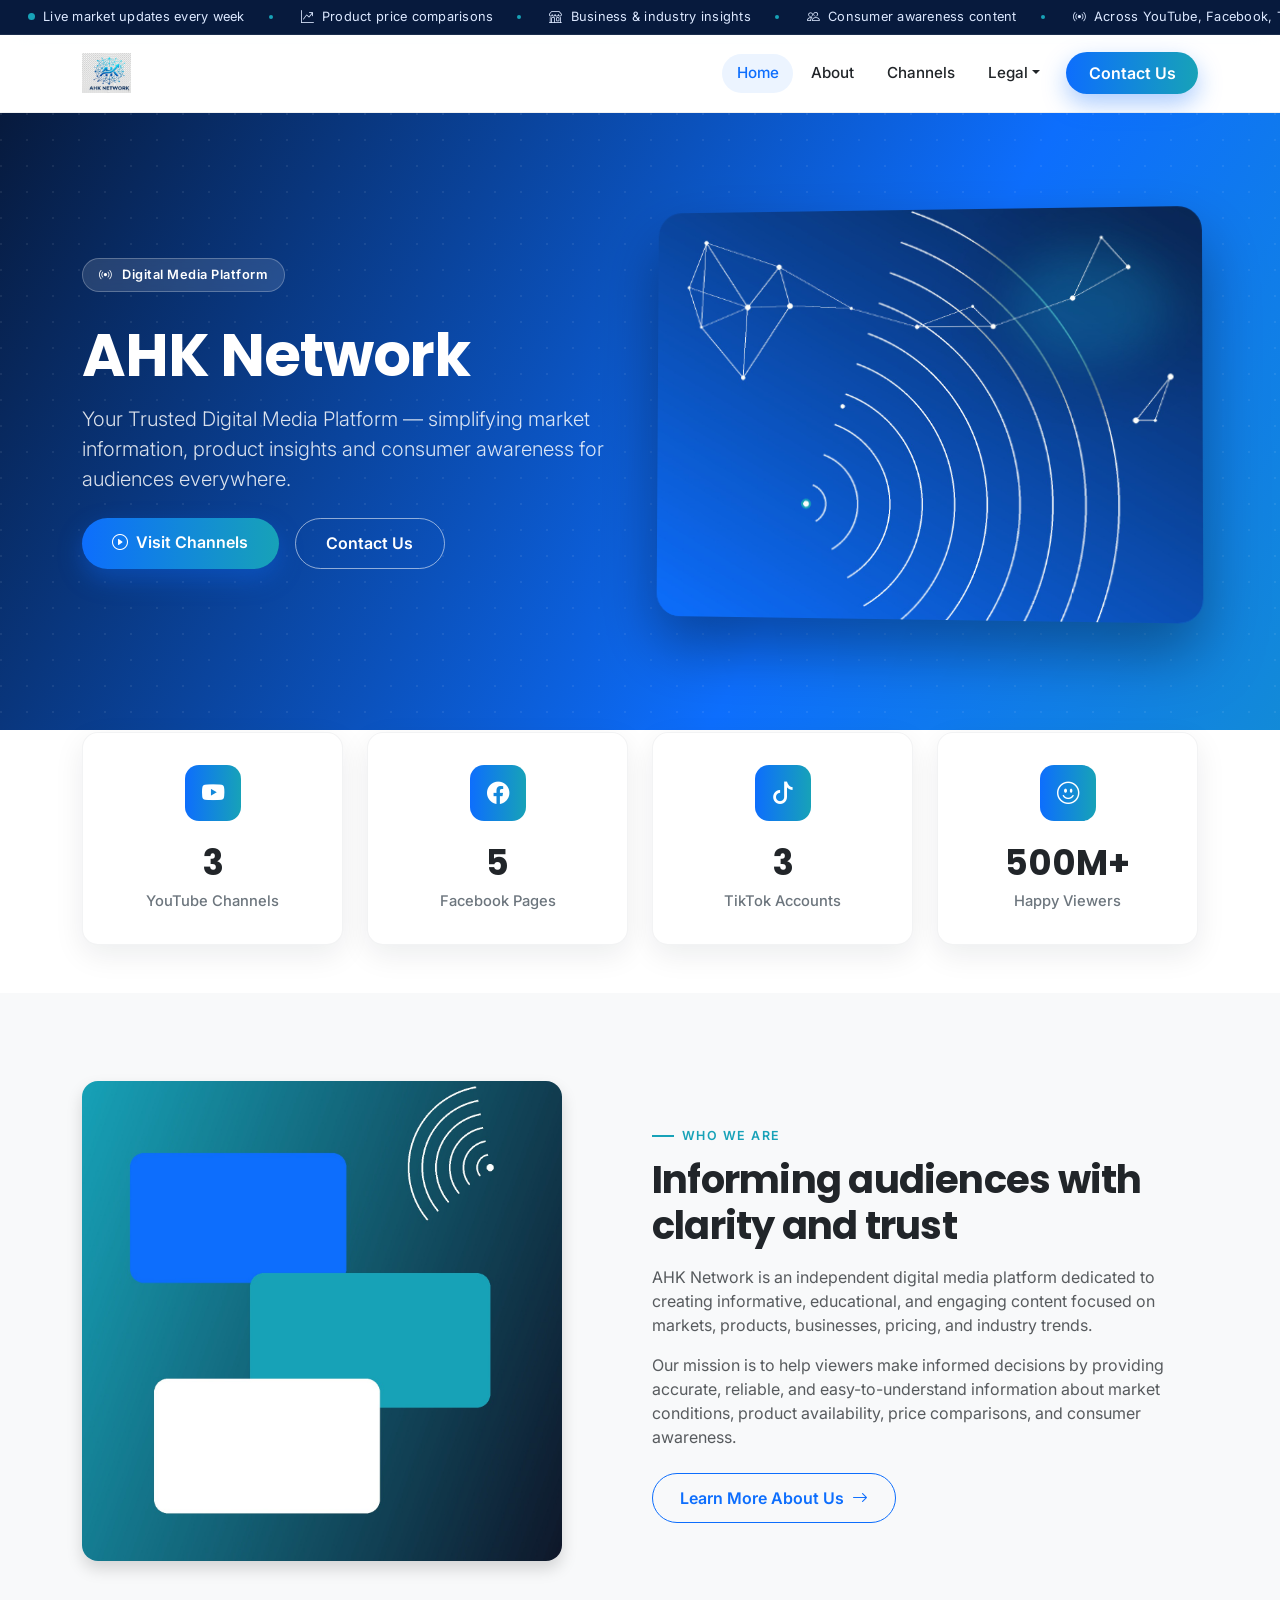
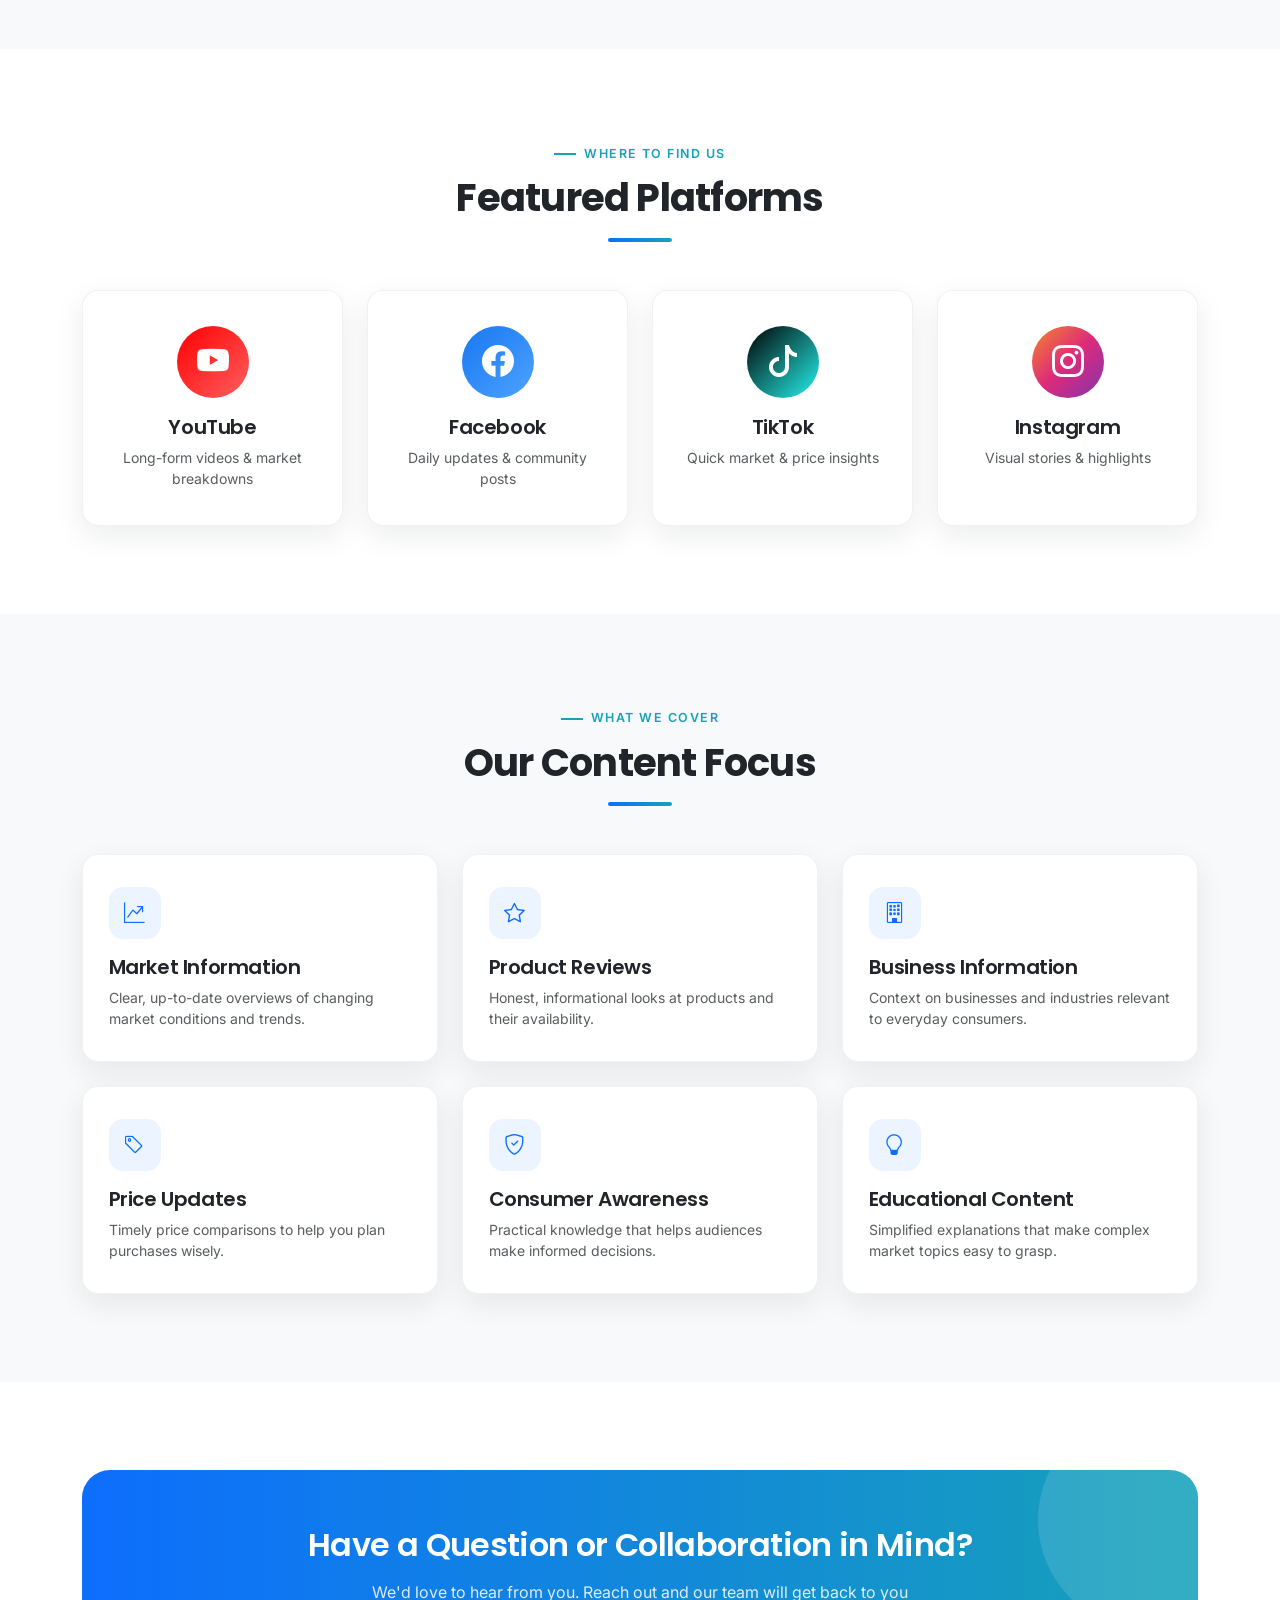
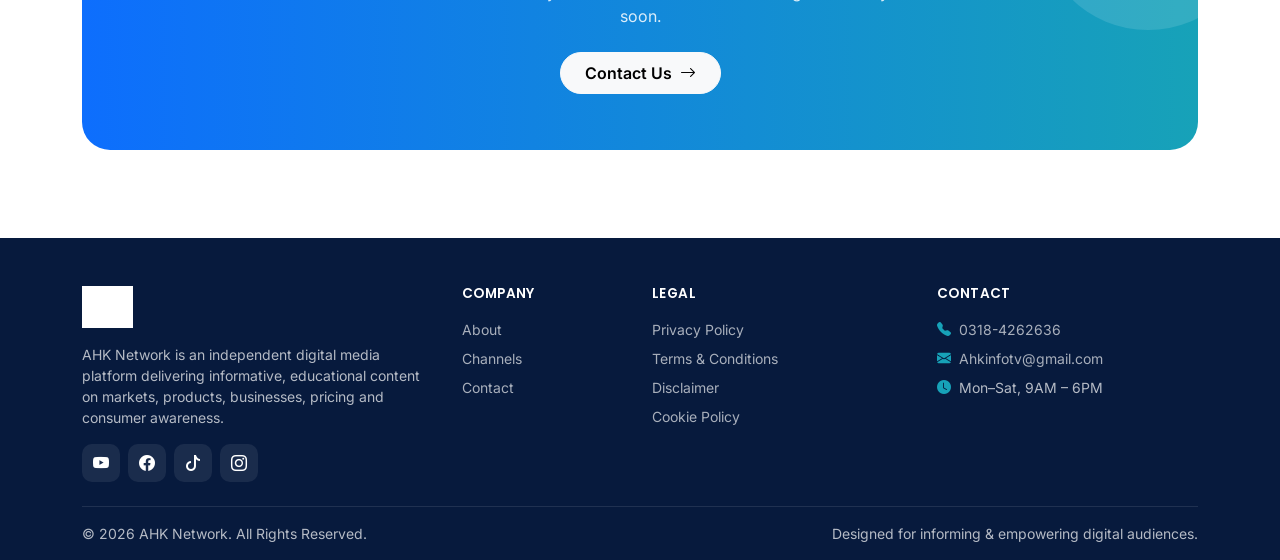
==== commit 9092bf3a: "fix counting." ====
--- a/index.html
+++ b/index.html
@@ -129,28 +129,28 @@
           <div class="col-6 col-lg-3 reveal">
             <div class="stat-card">
               <div class="stat-icon"><i class="bi bi-youtube"></i></div>
-              <div class="stat-number"><span data-counter="2" data-suffix="">0</span></div>
+              <div class="stat-number"><span data-counter="3" data-suffix="">0</span></div>
               <div class="stat-label">YouTube Channels</div>
             </div>
           </div>
           <div class="col-6 col-lg-3 reveal">
             <div class="stat-card">
               <div class="stat-icon"><i class="bi bi-facebook"></i></div>
-              <div class="stat-number"><span data-counter="1" data-suffix="">0</span></div>
+              <div class="stat-number"><span data-counter="5" data-suffix="">0</span></div>
               <div class="stat-label">Facebook Pages</div>
             </div>
           </div>
           <div class="col-6 col-lg-3 reveal">
             <div class="stat-card">
               <div class="stat-icon"><i class="bi bi-tiktok"></i></div>
-              <div class="stat-number"><span data-counter="2" data-suffix="">0</span></div>
+              <div class="stat-number"><span data-counter="3" data-suffix="">0</span></div>
               <div class="stat-label">TikTok Accounts</div>
             </div>
           </div>
           <div class="col-6 col-lg-3 reveal">
             <div class="stat-card">
               <div class="stat-icon"><i class="bi bi-emoji-smile"></i></div>
-              <div class="stat-number"><span data-counter="50" data-suffix="K+">0</span></div>
+              <div class="stat-number"><span data-counter="500" data-suffix="M+">0</span></div>
               <div class="stat-label">Happy Viewers</div>
             </div>
           </div>
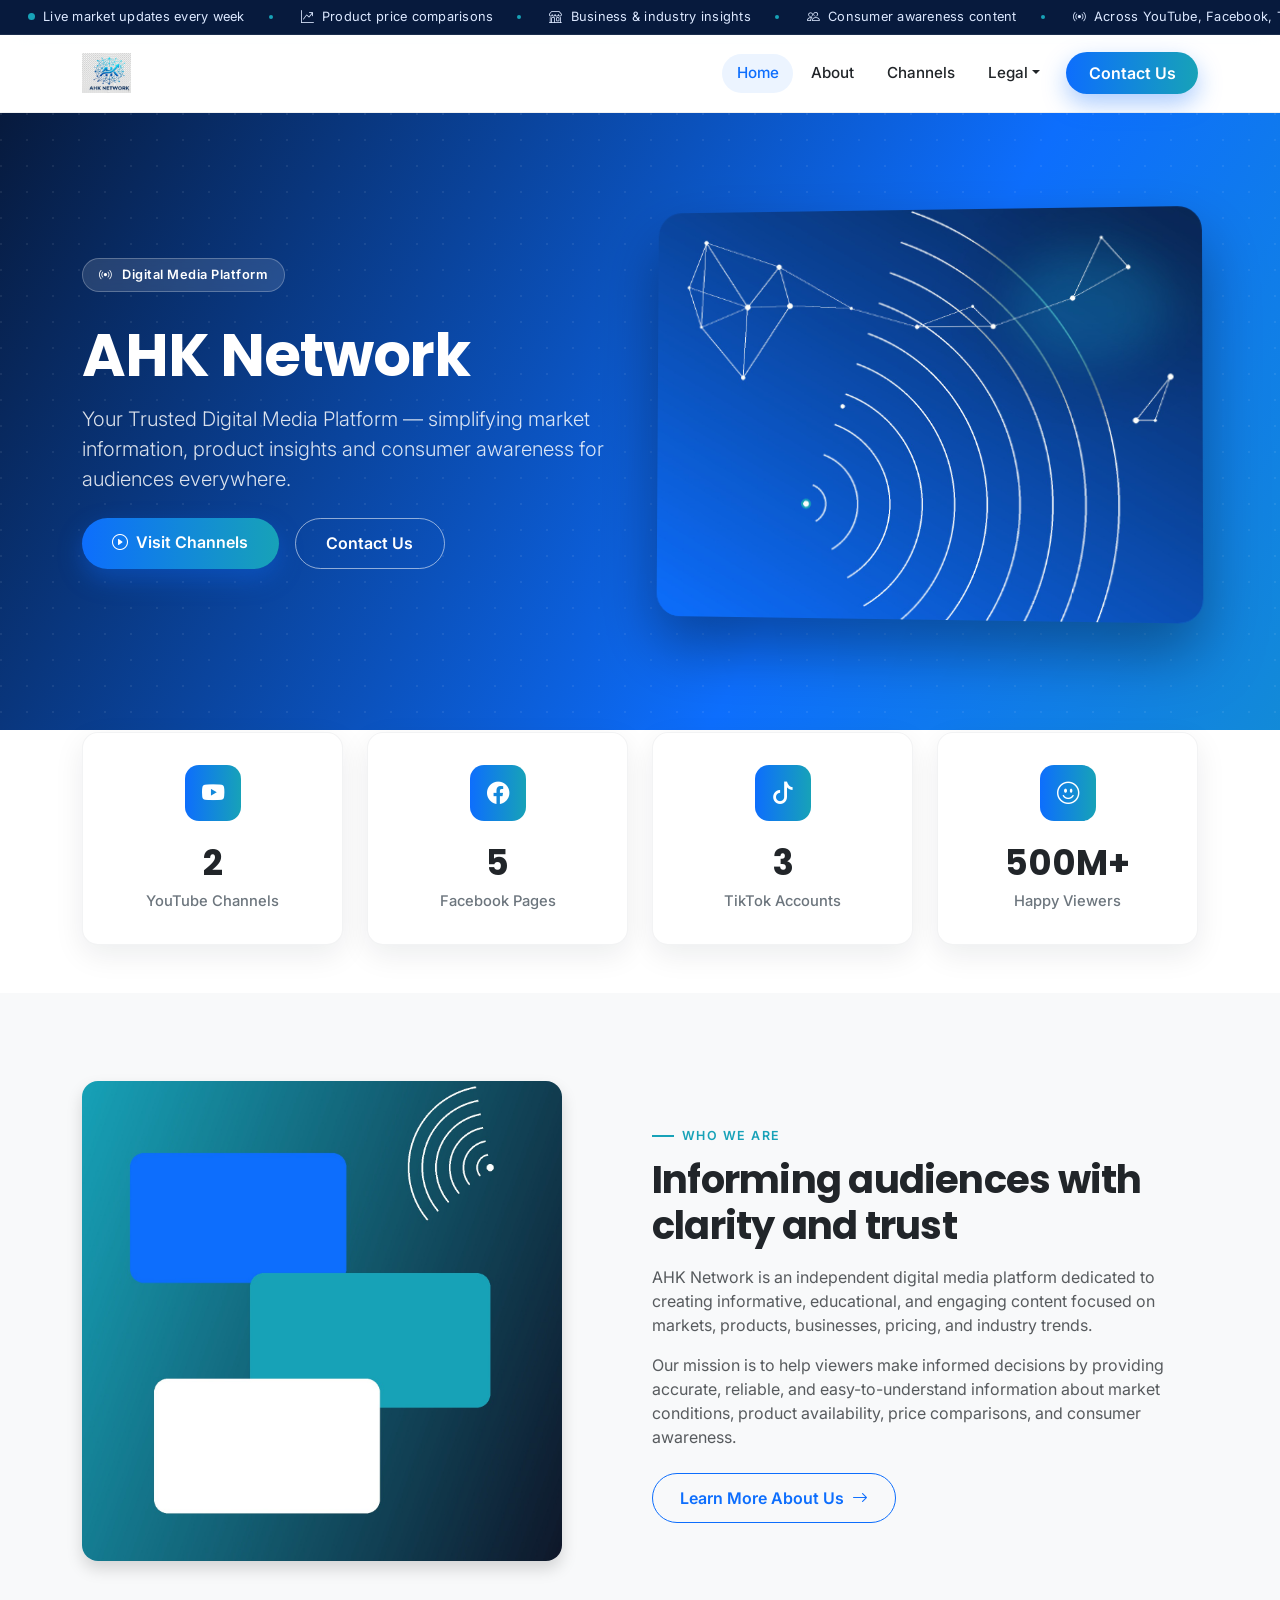
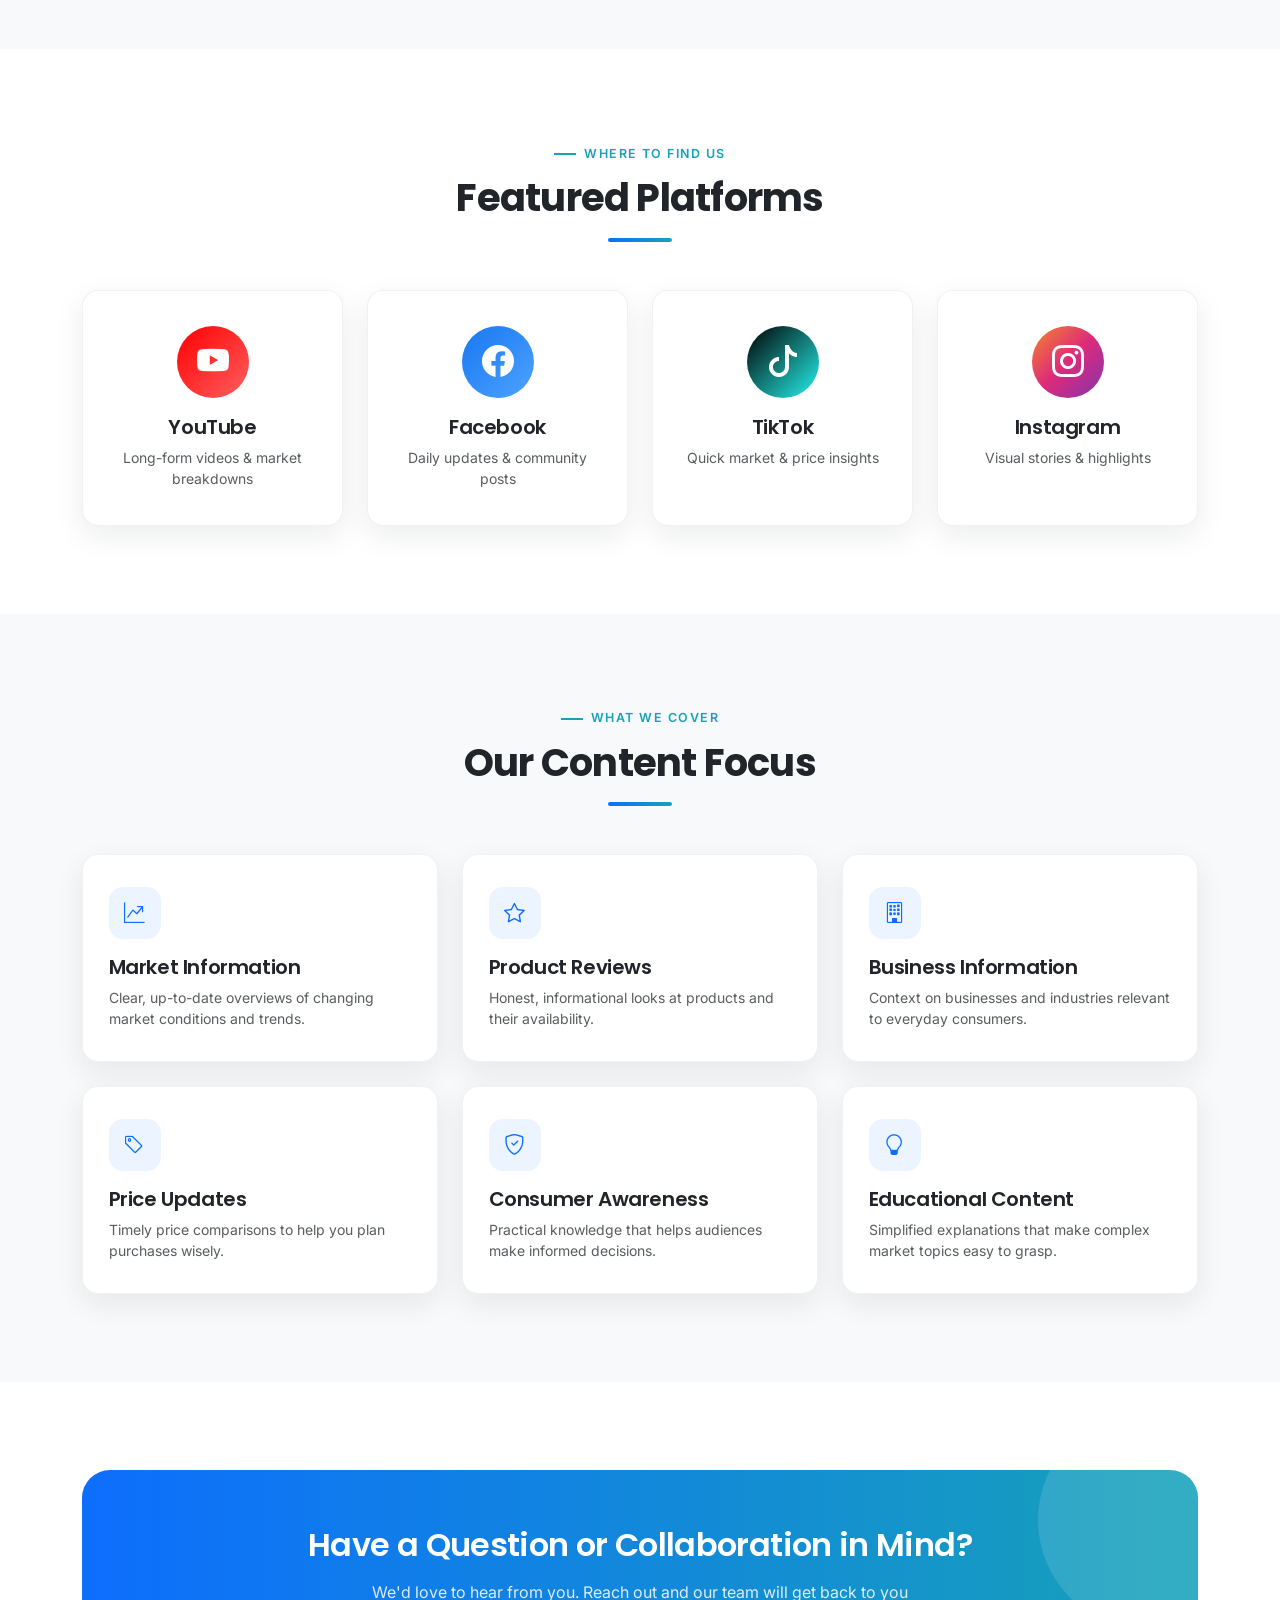
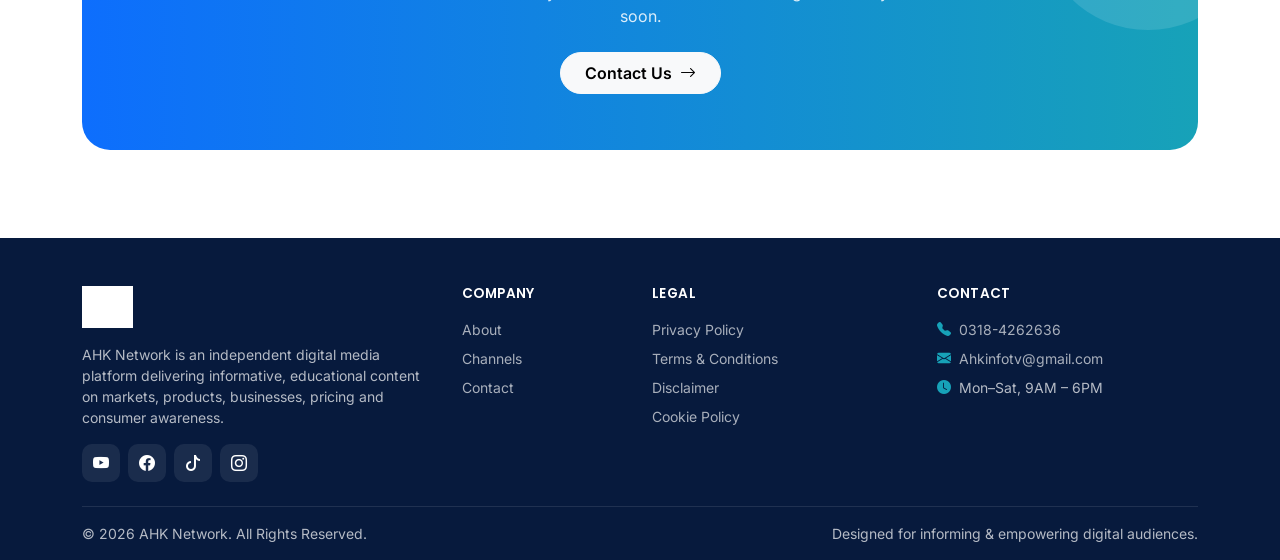
==== commit 31e26d5d: "push" ====
--- a/index.html
+++ b/index.html
@@ -129,7 +129,7 @@
           <div class="col-6 col-lg-3 reveal">
             <div class="stat-card">
               <div class="stat-icon"><i class="bi bi-youtube"></i></div>
-              <div class="stat-number"><span data-counter="3" data-suffix="">0</span></div>
+              <div class="stat-number"><span data-counter="2" data-suffix="">0</span></div>
               <div class="stat-label">YouTube Channels</div>
             </div>
           </div>
